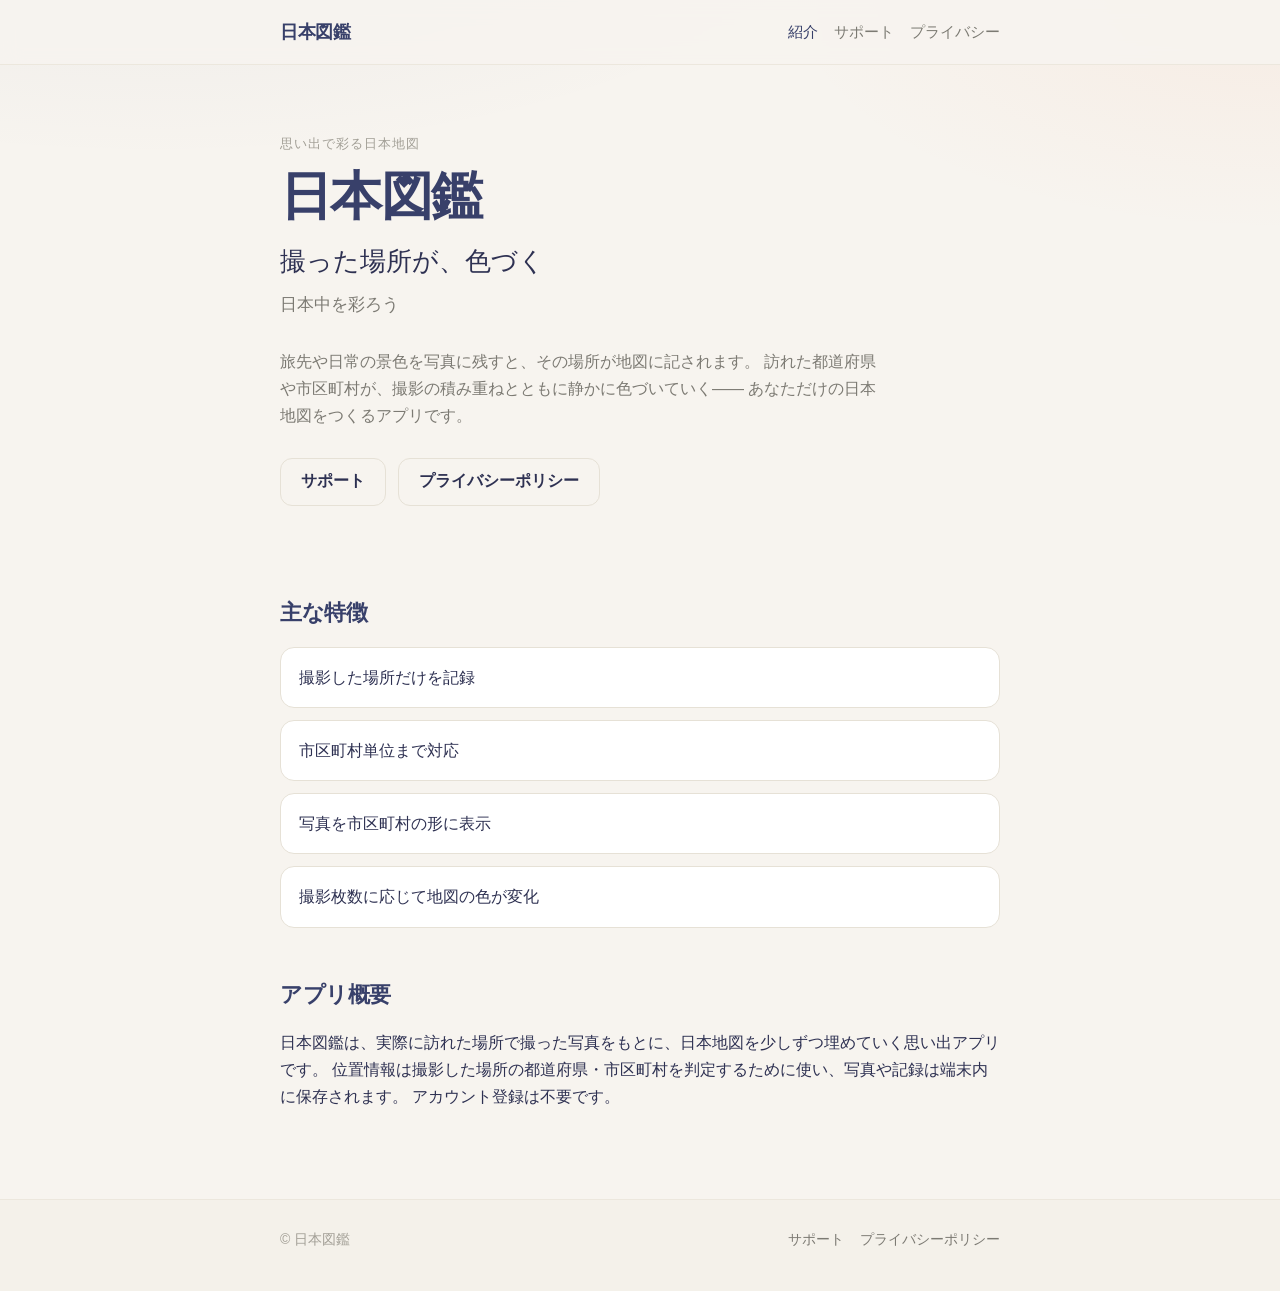
==== index.html @ a0c7429c "feat: add 日本図鑑 public site" ====
<!DOCTYPE html>
<html lang="ja">
  <head>
    <meta charset="utf-8" />
    <meta name="viewport" content="width=device-width, initial-scale=1" />
    <title>日本図鑑 — 撮った場所が、色づく</title>
    <meta
      name="description"
      content="日本図鑑は、訪れた場所で撮った写真で日本地図を彩る思い出アプリです。"
    />
    <meta name="theme-color" content="#F7F4EF" />
    <link rel="stylesheet" href="/assets/site.css" />
  </head>
  <body>
    <header class="site-header">
      <div class="site-header__inner">
        <a class="brand" href="/">日本図鑑</a>
        <nav class="nav" aria-label="サイト">
          <a href="/" aria-current="page">紹介</a>
          <a href="/support/">サポート</a>
          <a href="/privacy/">プライバシー</a>
        </nav>
      </div>
    </header>

    <main class="site-main">
      <section class="hero">
        <p class="hero__eyebrow">思い出で彩る日本地図</p>
        <h1 class="hero__title">日本図鑑</h1>
        <p class="hero__catch">撮った場所が、色づく</p>
        <p class="hero__sub">日本中を彩ろう</p>
        <p class="hero__lead">
          旅先や日常の景色を写真に残すと、その場所が地図に記されます。
          訪れた都道府県や市区町村が、撮影の積み重ねとともに静かに色づいていく——
          あなただけの日本地図をつくるアプリです。
        </p>
        <div class="cta-row">
          <a
            class="button button--primary is-hidden"
            data-app-store
            hidden
            rel="noopener noreferrer"
            >App Storeで見る</a
          >
          <a class="button button--ghost" href="/support/">サポート</a>
          <a class="button button--ghost" href="/privacy/">プライバシーポリシー</a>
        </div>
      </section>

      <section class="section" aria-labelledby="features-heading">
        <h2 class="section__title" id="features-heading">主な特徴</h2>
        <ul class="feature-list">
          <li>撮影した場所だけを記録</li>
          <li>市区町村単位まで対応</li>
          <li>写真を市区町村の形に表示</li>
          <li>撮影枚数に応じて地図の色が変化</li>
        </ul>
      </section>

      <section class="section" aria-labelledby="about-heading">
        <h2 class="section__title" id="about-heading">アプリ概要</h2>
        <p>
          日本図鑑は、実際に訪れた場所で撮った写真をもとに、日本地図を少しずつ埋めていく思い出アプリです。
          位置情報は撮影した場所の都道府県・市区町村を判定するために使い、写真や記録は端末内に保存されます。
          アカウント登録は不要です。
        </p>
      </section>
    </main>

    <footer class="site-footer">
      <div class="site-footer__inner">
        <span>© 日本図鑑</span>
        <nav aria-label="フッター">
          <a href="/support/">サポート</a>
          <a href="/privacy/">プライバシーポリシー</a>
        </nav>
      </div>
    </footer>

    <script src="/assets/site-config.js"></script>
    <script src="/assets/site.js"></script>
  </body>
</html>
---- assets/site.css ----
/* 日本図鑑 — public site (GitHub Pages) */
:root {
  --bg: #f7f4ef;
  --bg-elevated: #f2eee7;
  --card: #ffffff;
  --navy: #38406a;
  --text: #2e3152;
  --text-secondary: #7c7a73;
  --text-tertiary: #a29f96;
  --border: #e6e1d6;
  --divider: #ece7dd;
  --accent: #f28c5b;
  --action: #1c1c1e;
  --max: 720px;
  --pad: clamp(20px, 4vw, 32px);
}

*,
*::before,
*::after {
  box-sizing: border-box;
}

html {
  scroll-behavior: smooth;
}

body {
  margin: 0;
  min-height: 100vh;
  font-family:
    'Hiragino Sans',
    'Hiragino Kaku Gothic ProN',
    'Noto Sans JP',
    -apple-system,
    BlinkMacSystemFont,
    'Segoe UI',
    sans-serif;
  font-size: 16px;
  line-height: 1.7;
  color: var(--text);
  background:
    radial-gradient(1200px 480px at 12% -10%, rgba(56, 64, 106, 0.06), transparent 60%),
    radial-gradient(900px 420px at 100% 0%, rgba(242, 140, 91, 0.08), transparent 55%),
    var(--bg);
}

a {
  color: var(--navy);
  text-underline-offset: 3px;
}

a:hover {
  color: var(--text);
}

img {
  max-width: 100%;
  height: auto;
}

.site-header {
  position: sticky;
  top: 0;
  z-index: 10;
  backdrop-filter: blur(10px);
  background: rgba(247, 244, 239, 0.92);
  border-bottom: 1px solid var(--divider);
}

.site-header__inner,
.site-main,
.site-footer__inner {
  width: min(100% - (var(--pad) * 2), var(--max));
  margin-inline: auto;
}

.site-header__inner {
  display: flex;
  align-items: center;
  justify-content: space-between;
  gap: 16px;
  min-height: 64px;
}

.brand {
  font-size: 1.125rem;
  font-weight: 600;
  letter-spacing: -0.02em;
  color: var(--navy);
  text-decoration: none;
}

.nav {
  display: flex;
  flex-wrap: wrap;
  gap: 8px 16px;
  font-size: 0.9375rem;
}

.nav a {
  color: var(--text-secondary);
  text-decoration: none;
}

.nav a:hover,
.nav a[aria-current='page'] {
  color: var(--navy);
}

.site-main {
  padding: 40px 0 72px;
}

.hero {
  padding: 28px 0 40px;
}

.hero__eyebrow {
  margin: 0 0 12px;
  font-size: 0.8125rem;
  letter-spacing: 0.08em;
  text-transform: none;
  color: var(--text-tertiary);
}

.hero__title {
  margin: 0 0 12px;
  font-size: clamp(2.25rem, 6vw, 3.25rem);
  font-weight: 600;
  letter-spacing: -0.03em;
  line-height: 1.15;
  color: var(--navy);
}

.hero__catch {
  margin: 0 0 8px;
  font-size: clamp(1.25rem, 3vw, 1.625rem);
  font-weight: 500;
  color: var(--text);
}

.hero__sub {
  margin: 0 0 28px;
  font-size: 1.0625rem;
  color: var(--text-secondary);
}

.hero__lead {
  margin: 0 0 28px;
  max-width: 38rem;
  color: var(--text-secondary);
}

.cta-row {
  display: flex;
  flex-wrap: wrap;
  gap: 12px;
  align-items: center;
}

.button {
  display: inline-flex;
  align-items: center;
  justify-content: center;
  min-height: 48px;
  padding: 0 20px;
  border-radius: 12px;
  font-size: 0.9875rem;
  font-weight: 600;
  text-decoration: none;
  border: 1px solid transparent;
}

.button--primary {
  background: var(--action);
  color: #fff;
}

.button--primary:hover {
  color: #fff;
  opacity: 0.9;
}

.button--ghost {
  background: transparent;
  border-color: var(--border);
  color: var(--text);
}

.button[hidden],
.button.is-hidden {
  display: none !important;
}

.section {
  margin-top: 48px;
}

.section__title {
  margin: 0 0 16px;
  font-size: 1.375rem;
  font-weight: 600;
  letter-spacing: -0.02em;
  color: var(--navy);
}

.feature-list {
  list-style: none;
  margin: 0;
  padding: 0;
  display: grid;
  gap: 12px;
}

.feature-list li {
  padding: 16px 18px;
  background: var(--card);
  border: 1px solid var(--border);
  border-radius: 14px;
  color: var(--text);
}

.page-title {
  margin: 0 0 8px;
  font-size: clamp(1.75rem, 4vw, 2.25rem);
  font-weight: 600;
  letter-spacing: -0.02em;
  color: var(--navy);
}

.page-lead {
  margin: 0 0 32px;
  color: var(--text-secondary);
}

.faq {
  display: grid;
  gap: 16px;
}

.faq details {
  background: var(--card);
  border: 1px solid var(--border);
  border-radius: 14px;
  padding: 14px 18px;
}

.faq summary {
  cursor: pointer;
  font-weight: 600;
  color: var(--text);
}

.faq p {
  margin: 10px 0 4px;
  color: var(--text-secondary);
}

.prose h2 {
  margin: 36px 0 12px;
  font-size: 1.25rem;
  color: var(--navy);
}

.prose h3 {
  margin: 24px 0 8px;
  font-size: 1.0625rem;
  color: var(--text);
}

.prose p,
.prose li {
  color: var(--text-secondary);
}

.prose ul {
  padding-left: 1.25rem;
}

.note {
  margin-top: 24px;
  padding: 14px 16px;
  background: var(--bg-elevated);
  border-radius: 12px;
  color: var(--text-secondary);
  font-size: 0.9375rem;
}

.site-footer {
  border-top: 1px solid var(--divider);
  padding: 28px 0 40px;
  background: rgba(242, 238, 231, 0.55);
}

.site-footer__inner {
  display: flex;
  flex-wrap: wrap;
  gap: 12px 24px;
  justify-content: space-between;
  align-items: center;
  font-size: 0.875rem;
  color: var(--text-tertiary);
}

.site-footer nav {
  display: flex;
  flex-wrap: wrap;
  gap: 12px 16px;
}

.site-footer a {
  color: var(--text-secondary);
  text-decoration: none;
}

.site-footer a:hover {
  color: var(--navy);
}

@media (max-width: 560px) {
  .site-header__inner {
    align-items: flex-start;
    flex-direction: column;
    padding-block: 14px;
    min-height: 0;
  }

  .hero {
    padding-top: 12px;
  }
}
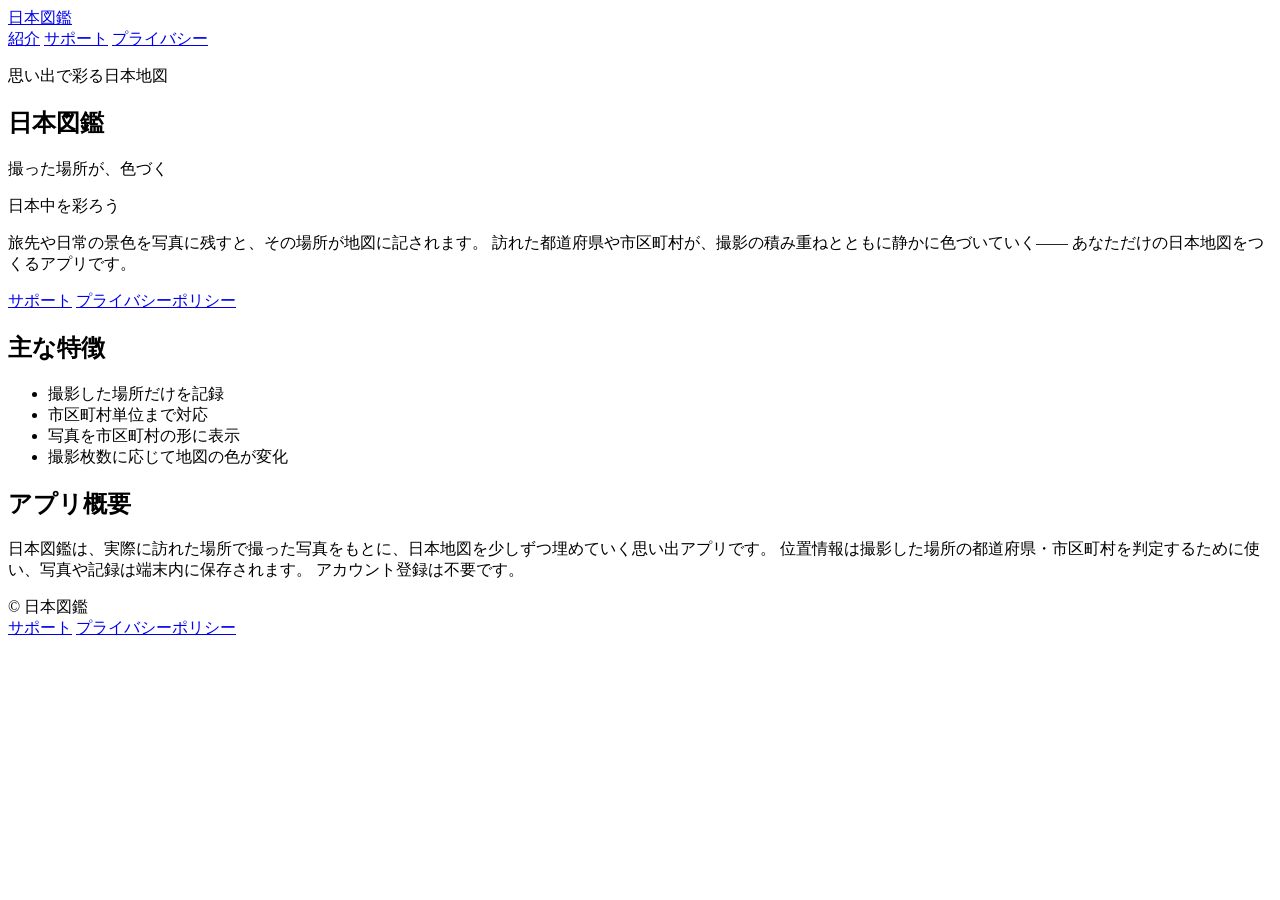
==== commit db182ad2: "fix: correct GitHub Pages asset paths" ====
--- a/index.html
+++ b/index.html
@@ -9,16 +9,16 @@
       content="日本図鑑は、訪れた場所で撮った写真で日本地図を彩る思い出アプリです。"
     />
     <meta name="theme-color" content="#F7F4EF" />
-    <link rel="stylesheet" href="/assets/site.css" />
+    <link rel="stylesheet" href="/nihon-zukan-site/assets/site.css" />
   </head>
   <body>
     <header class="site-header">
       <div class="site-header__inner">
-        <a class="brand" href="/">日本図鑑</a>
+        <a class="brand" href="/nihon-zukan-site/">日本図鑑</a>
         <nav class="nav" aria-label="サイト">
-          <a href="/" aria-current="page">紹介</a>
-          <a href="/support/">サポート</a>
-          <a href="/privacy/">プライバシー</a>
+          <a href="/nihon-zukan-site/" aria-current="page">紹介</a>
+          <a href="/nihon-zukan-site/support/">サポート</a>
+          <a href="/nihon-zukan-site/privacy/">プライバシー</a>
         </nav>
       </div>
     </header>
@@ -42,8 +42,8 @@
             rel="noopener noreferrer"
             >App Storeで見る</a
           >
-          <a class="button button--ghost" href="/support/">サポート</a>
-          <a class="button button--ghost" href="/privacy/">プライバシーポリシー</a>
+          <a class="button button--ghost" href="/nihon-zukan-site/support/">サポート</a>
+          <a class="button button--ghost" href="/nihon-zukan-site/privacy/">プライバシーポリシー</a>
         </div>
       </section>
 
@@ -71,13 +71,13 @@
       <div class="site-footer__inner">
         <span>© 日本図鑑</span>
         <nav aria-label="フッター">
-          <a href="/support/">サポート</a>
-          <a href="/privacy/">プライバシーポリシー</a>
+          <a href="/nihon-zukan-site/support/">サポート</a>
+          <a href="/nihon-zukan-site/privacy/">プライバシーポリシー</a>
         </nav>
       </div>
     </footer>
 
-    <script src="/assets/site-config.js"></script>
-    <script src="/assets/site.js"></script>
+    <script src="/nihon-zukan-site/assets/site-config.js"></script>
+    <script src="/nihon-zukan-site/assets/site.js"></script>
   </body>
 </html>
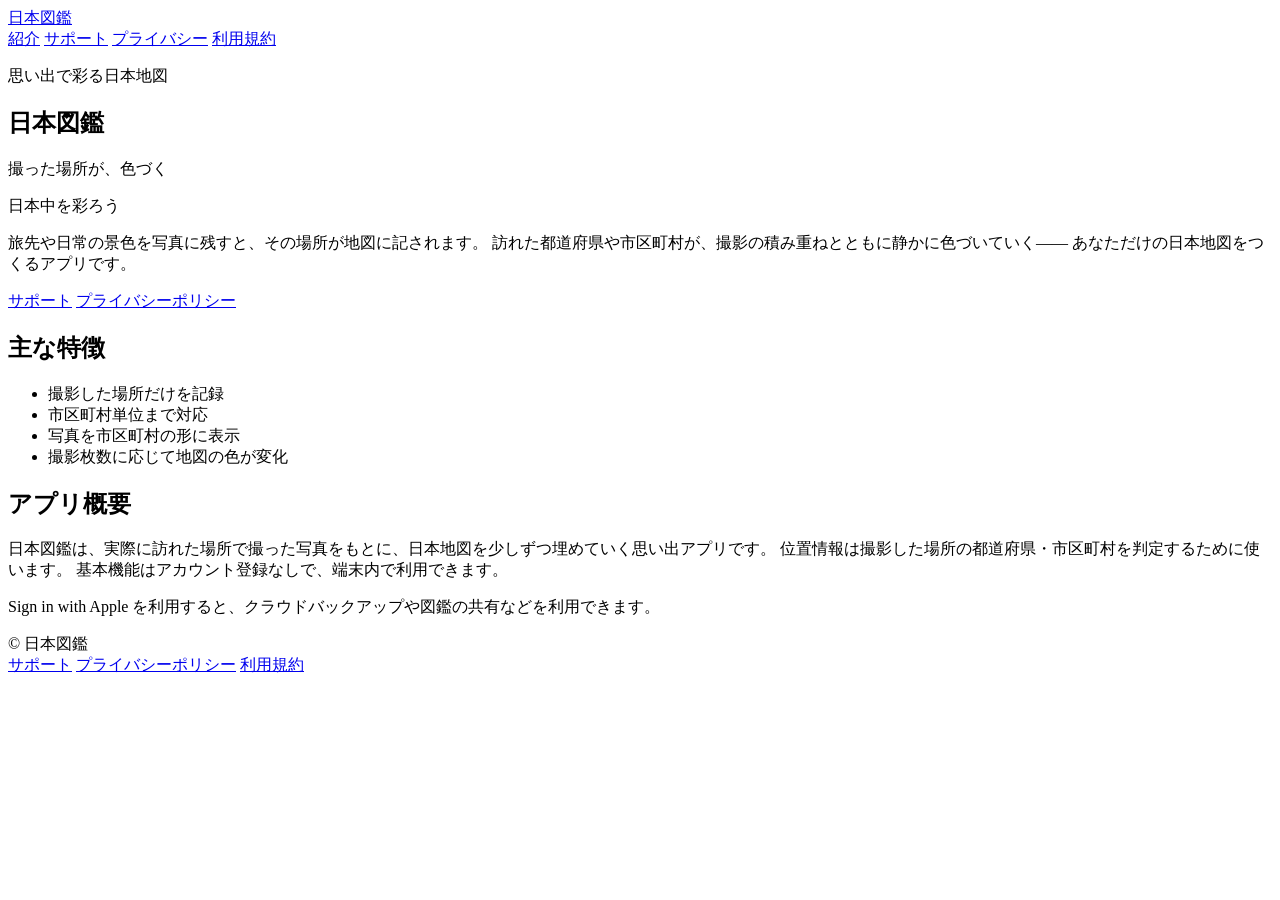
==== commit d9313d25: "feat: update legal pages for app version 1.3" ====
--- a/index.html
+++ b/index.html
@@ -6,7 +6,7 @@
     <title>日本図鑑 — 撮った場所が、色づく</title>
     <meta
       name="description"
-      content="日本図鑑は、訪れた場所で撮った写真で日本地図を彩る思い出アプリです。"
+      content="日本図鑑は、訪れた場所で撮った写真で日本地図を彩る思い出アプリです。基本機能はアカウントなしで使えます。"
     />
     <meta name="theme-color" content="#F7F4EF" />
     <link rel="stylesheet" href="/nihon-zukan-site/assets/site.css" />
@@ -19,6 +19,7 @@
           <a href="/nihon-zukan-site/" aria-current="page">紹介</a>
           <a href="/nihon-zukan-site/support/">サポート</a>
           <a href="/nihon-zukan-site/privacy/">プライバシー</a>
+          <a href="/nihon-zukan-site/terms/">利用規約</a>
         </nav>
       </div>
     </header>
@@ -61,8 +62,11 @@
         <h2 class="section__title" id="about-heading">アプリ概要</h2>
         <p>
           日本図鑑は、実際に訪れた場所で撮った写真をもとに、日本地図を少しずつ埋めていく思い出アプリです。
-          位置情報は撮影した場所の都道府県・市区町村を判定するために使い、写真や記録は端末内に保存されます。
-          アカウント登録は不要です。
+          位置情報は撮影した場所の都道府県・市区町村を判定するために使います。
+          基本機能はアカウント登録なしで、端末内で利用できます。
+        </p>
+        <p>
+          Sign in with Apple を利用すると、クラウドバックアップや図鑑の共有などを利用できます。
         </p>
       </section>
     </main>
@@ -73,6 +77,7 @@
         <nav aria-label="フッター">
           <a href="/nihon-zukan-site/support/">サポート</a>
           <a href="/nihon-zukan-site/privacy/">プライバシーポリシー</a>
+          <a href="/nihon-zukan-site/terms/">利用規約</a>
         </nav>
       </div>
     </footer>
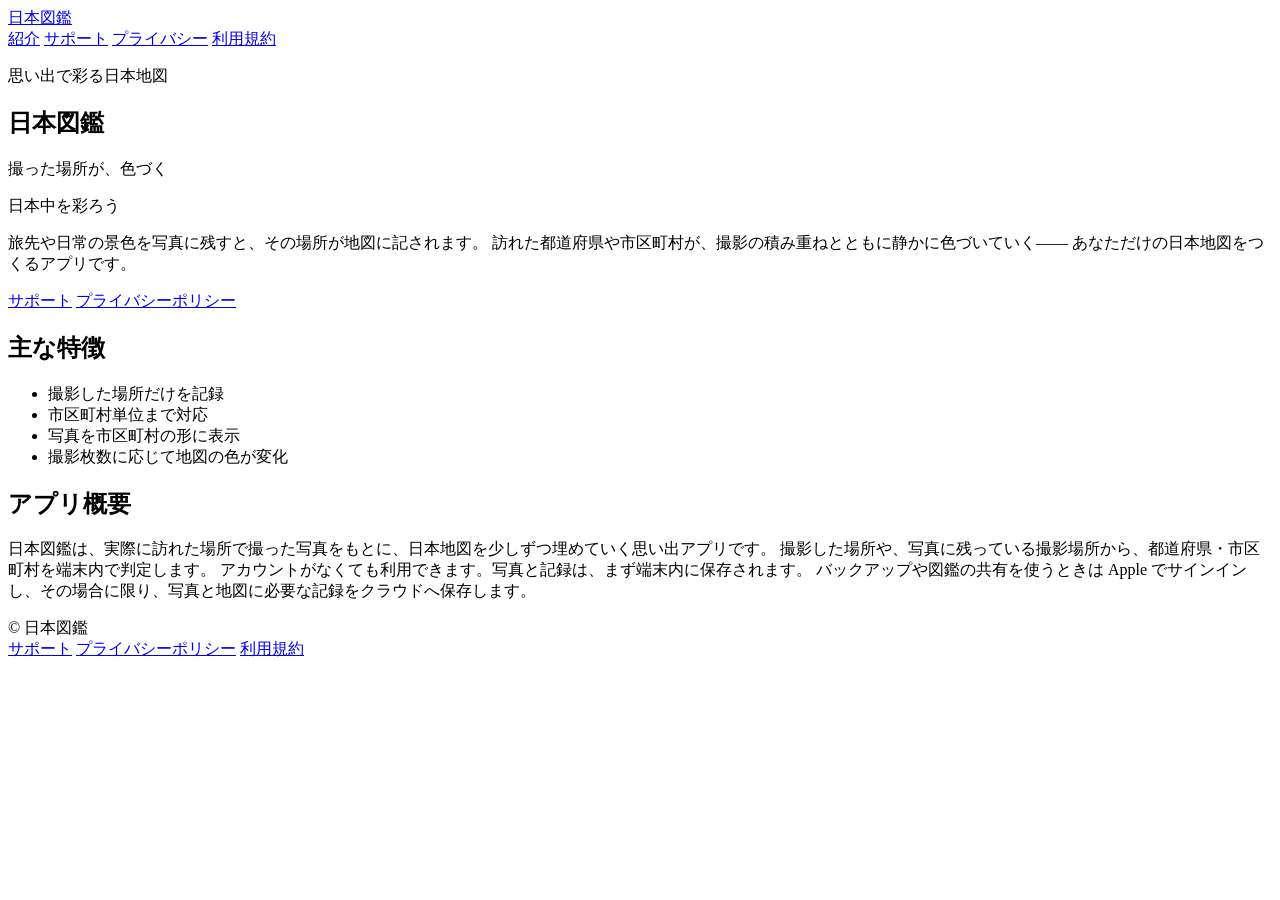
==== commit 7166d413: "docs: match backup and photo-library answers to the app Unsigned photos stay on the device. Signed-i" ====
--- a/index.html
+++ b/index.html
@@ -41,6 +41,7 @@
             data-app-store
             hidden
             rel="noopener noreferrer"
+            target="_blank"
             >App Storeで見る</a
           >
           <a class="button button--ghost" href="/nihon-zukan-site/support/">サポート</a>
@@ -62,11 +63,9 @@
         <h2 class="section__title" id="about-heading">アプリ概要</h2>
         <p>
           日本図鑑は、実際に訪れた場所で撮った写真をもとに、日本地図を少しずつ埋めていく思い出アプリです。
-          位置情報は撮影した場所の都道府県・市区町村を判定するために使います。
-          基本機能はアカウント登録なしで、端末内で利用できます。
-        </p>
-        <p>
-          Sign in with Apple を利用すると、クラウドバックアップや図鑑の共有などを利用できます。
+          撮影した場所や、写真に残っている撮影場所から、都道府県・市区町村を端末内で判定します。
+          アカウントがなくても利用できます。写真と記録は、まず端末内に保存されます。
+          バックアップや図鑑の共有を使うときは Apple でサインインし、その場合に限り、写真と地図に必要な記録をクラウドへ保存します。
         </p>
       </section>
     </main>
